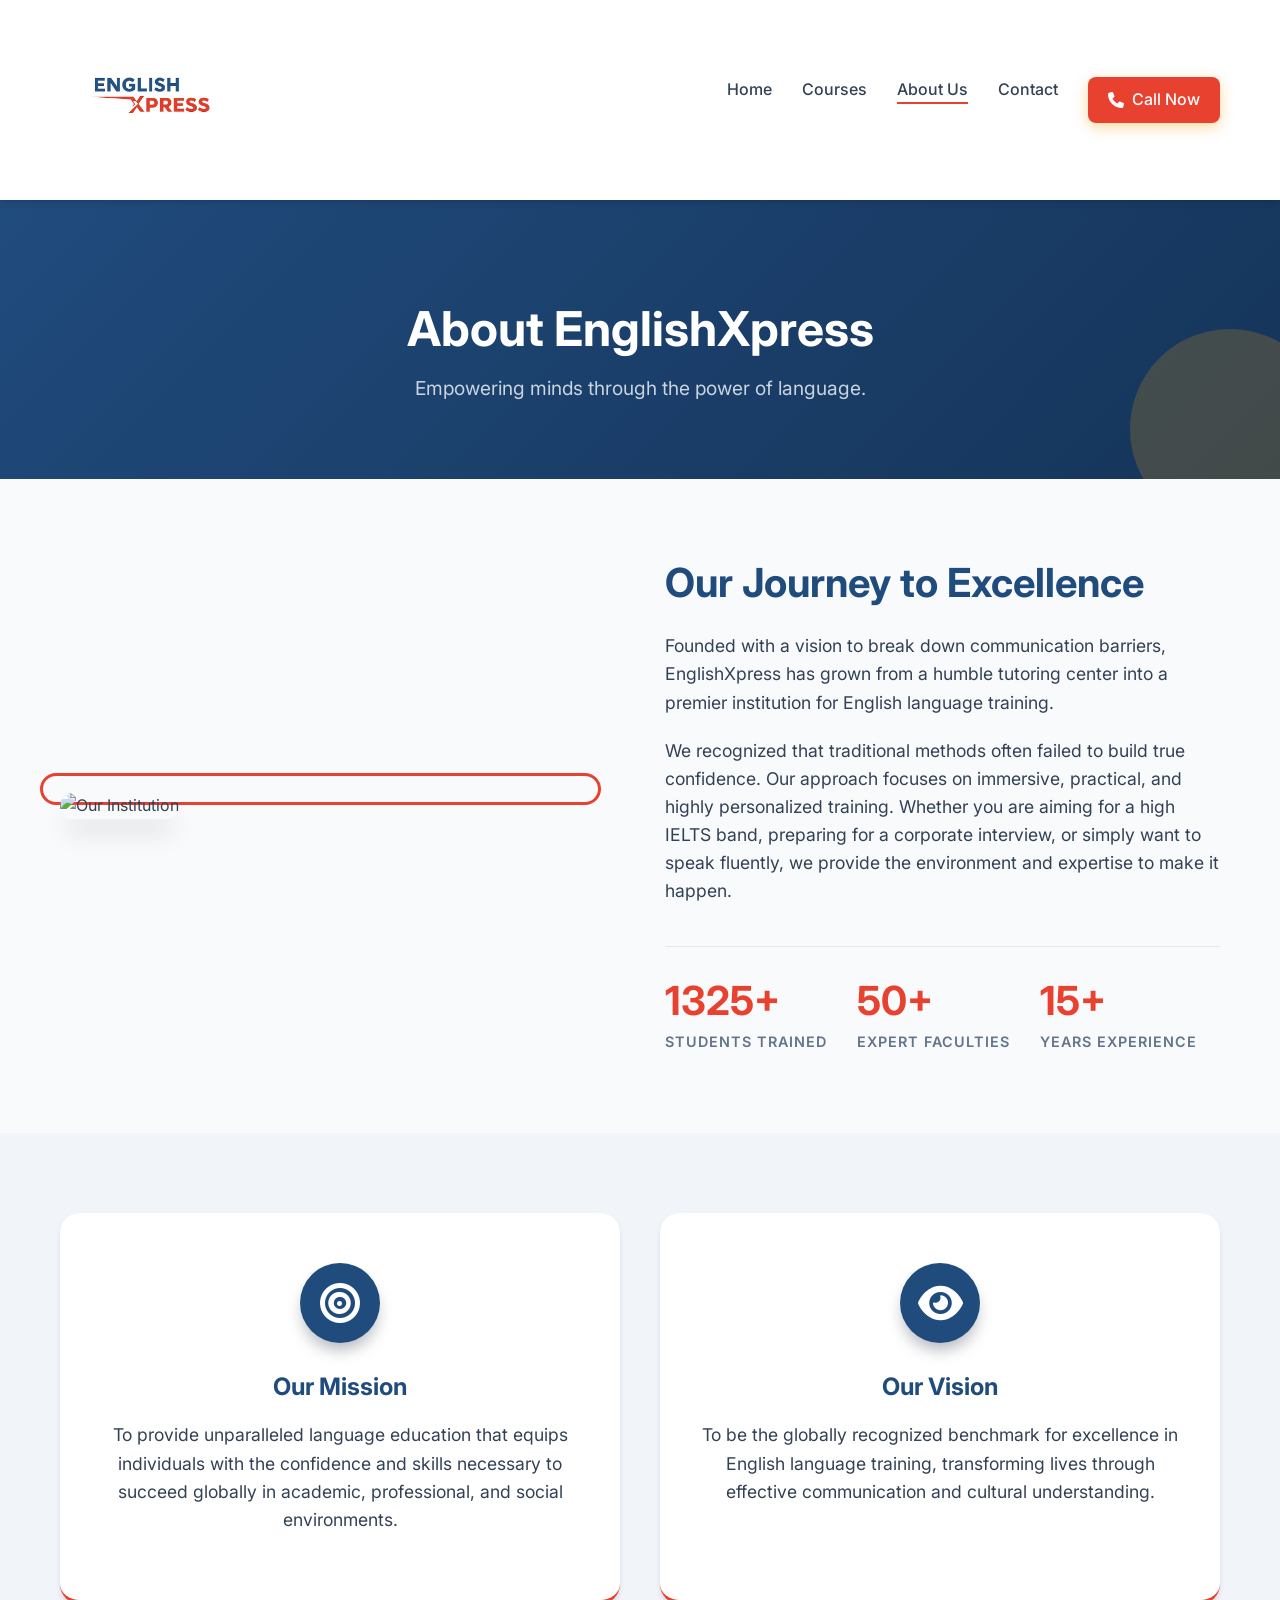
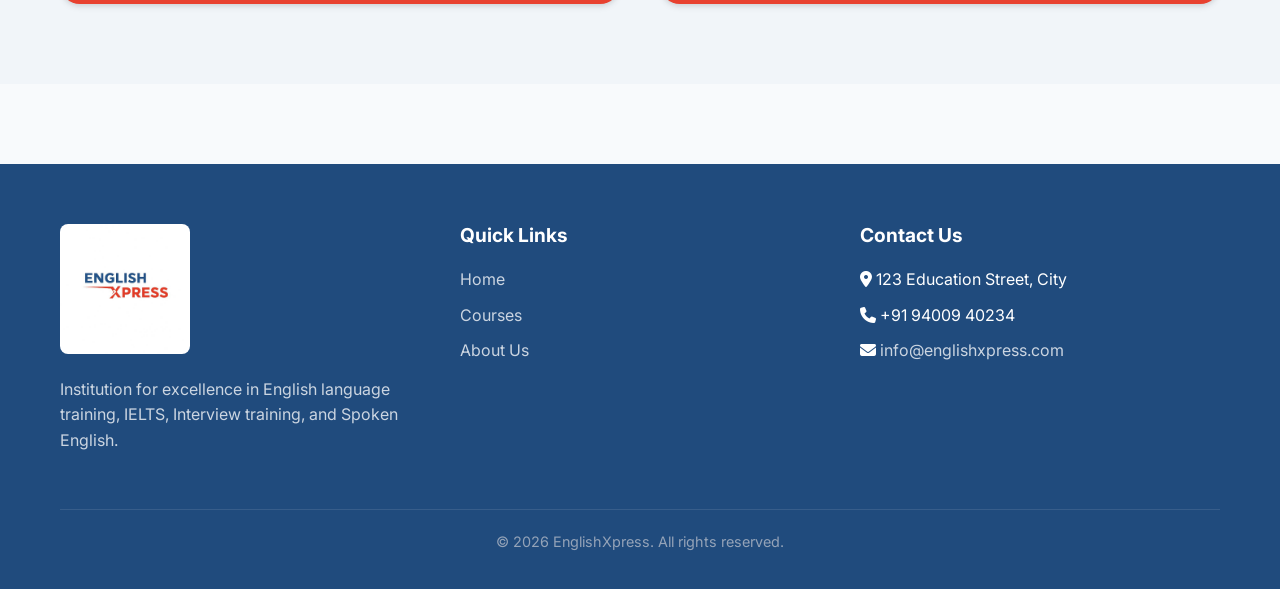
==== about.html @ f46ce727 "First commit" ====
<!DOCTYPE html>
<html lang="en">
<head>
    <meta charset="UTF-8">
    <meta name="viewport" content="width=device-width, initial-scale=1.0">
    <title>About Us - EnglishXpress</title>
    <link rel="stylesheet" href="https://cdnjs.cloudflare.com/ajax/libs/font-awesome/6.4.0/css/all.min.css">
    <link href="https://fonts.googleapis.com/css2?family=Inter:wght@400;500;600;700;800&display=swap" rel="stylesheet">
    <link rel="stylesheet" href="global.css">
    <link rel="stylesheet" href="about.css">
</head>
<body>

    <!-- Navigation -->
    <nav class="navbar">
        <div class="container">
            <a href="index.html" class="logo">
                <img src="logo.jpg" alt="EnglishXpress Logo" class="nav-logo">
            </a>
            <button class="mobile-menu-btn">
                <i class="fas fa-bars"></i>
            </button>
            <ul class="nav-links">
                <li><a href="index.html">Home</a></li>
                <li><a href="courses.html">Courses</a></li>
                <li><a href="about.html" class="active">About Us</a></li>
                <li><a href="contact.html">Contact</a></li>
                <li><a href="tel:+919400940234" class="nav-call-btn"><i class="fas fa-phone"></i> Call Now</a></li>
            </ul>
        </div>
    </nav>

    <!-- Page Banner -->
    <header class="page-banner">
        <div class="container text-center">
            <h1>About EnglishXpress</h1>
            <p>Empowering minds through the power of language.</p>
        </div>
    </header>

    <!-- Our Story -->
    <section class="our-story section-padding">
        <div class="container">
            <div class="story-content">
                <div class="story-image slide-in-left">
                    <img src="https://images.unsplash.com/photo-1577896851231-70ef18881754?ixlib=rb-4.0.3&auto=format&fit=crop&w=800&q=80" alt="Our Institution">
                </div>
                <div class="story-text slide-in-right">
                    <h2>Our Journey to Excellence</h2>
                    <p>Founded with a vision to break down communication barriers, EnglishXpress has grown from a humble tutoring center into a premier institution for English language training.</p>
                    <p>We recognized that traditional methods often failed to build true confidence. Our approach focuses on immersive, practical, and highly personalized training. Whether you are aiming for a high IELTS band, preparing for a corporate interview, or simply want to speak fluently, we provide the environment and expertise to make it happen.</p>
                    <div class="stats-container">
                        <div class="stat-box">
                            <h3 class="counter" data-target="5000">0</h3>
                            <p>Students Trained</p>
                        </div>
                        <div class="stat-box">
                            <h3 class="counter" data-target="50">0</h3>
                            <p>Expert Faculties</p>
                        </div>
                        <div class="stat-box">
                            <h3 class="counter" data-target="15">0</h3>
                            <p>Years Experience</p>
                        </div>
                    </div>
                </div>
            </div>
        </div>
    </section>

    <!-- Mission & Vision -->
    <section class="mission-vision section-padding bg-light">
        <div class="container">
            <div class="mv-grid">
                <div class="mv-card fade-up">
                    <div class="mv-icon"><i class="fas fa-bullseye"></i></div>
                    <h3>Our Mission</h3>
                    <p>To provide unparalleled language education that equips individuals with the confidence and skills necessary to succeed globally in academic, professional, and social environments.</p>
                </div>
                <div class="mv-card fade-up" style="transition-delay: 0.2s;">
                    <div class="mv-icon"><i class="fas fa-eye"></i></div>
                    <h3>Our Vision</h3>
                    <p>To be the globally recognized benchmark for excellence in English language training, transforming lives through effective communication and cultural understanding.</p>
                </div>
            </div>
        </div>
    </section>

    <!-- Footer -->
    <footer class="footer">
        <div class="container">
            <div class="footer-content">
                <div class="footer-col">
                    <img src="logo.jpg" alt="EnglishXpress Logo" class="footer-logo">
                    <p>Institution for excellence in English language training, IELTS, Interview training, and Spoken English.</p>
                </div>
                <div class="footer-col">
                    <h3>Quick Links</h3>
                    <ul class="footer-links">
                        <li><a href="index.html">Home</a></li>
                        <li><a href="courses.html">Courses</a></li>
                        <li><a href="about.html">About Us</a></li>
                    </ul>
                </div>
                <div class="footer-col">
                    <h3>Contact Us</h3>
                    <ul class="footer-links">
                        <li><i class="fas fa-map-marker-alt"></i> 123 Education Street, City</li>
                        <li><i class="fas fa-phone"></i> +91 94009 40234</li>
                        <li><i class="fas fa-envelope"></i> <a href="mailto:info@englishxpress.com">info@englishxpress.com</a></li>
                    </ul>
                </div>
            </div>
            <div class="footer-bottom">
                <p>&copy; 2026 EnglishXpress. All rights reserved.</p>
            </div>
        </div>
    </footer>

    <script src="global.js"></script>
    <script src="about.js"></script>
</body>
</html>
---- global.css ----
:root {
  --primary-color: #204B7D;
  /* Logo Blue */
  --secondary-color: #153459;
  /* Darker Blue */
  --accent-color: #E8412F;
  /* Logo Red/Orange */
  --accent-hover: #C93626;
  /* Darker Red/Orange */
  --text-main: #334155;
  --text-light: #64748B;
  --bg-color: #F8FAFC;
  --white: #FFFFFF;
  --transition: all 0.3s ease;
  --shadow: 0 4px 6px -1px rgba(0, 0, 0, 0.1), 0 2px 4px -1px rgba(0, 0, 0, 0.06);
}

* {
  margin: 0;
  padding: 0;
  box-sizing: border-box;
}

body {
  font-family: 'Inter', sans-serif;
  color: var(--text-main);
  background-color: var(--bg-color);
  line-height: 1.6;
  overflow-x: hidden;
}

a {
  text-decoration: none;
  color: inherit;
  transition: var(--transition);
}

ul {
  list-style: none;
}

.container {
  max-width: 1200px;
  margin: 0 auto;
  padding: 0 20px;
}

/* Typography */
h1,
h2,
h3,
h4,
h5,
h6 {
  color: var(--primary-color);
  font-weight: 700;
  line-height: 1.2;
}

h1 {
  font-size: 3rem;
}

h2 {
  font-size: 2.5rem;
  margin-bottom: 1.5rem;
}

h3 {
  font-size: 1.5rem;
  margin-bottom: 1rem;
}

p {
  margin-bottom: 1rem;
}

/* Buttons */
.btn {
  display: inline-block;
  padding: 12px 28px;
  border-radius: 8px;
  font-weight: 600;
  cursor: pointer;
  transition: var(--transition);
  text-align: center;
  border: none;
}

.btn-primary {
  background-color: var(--accent-color);
  color: var(--white);
  box-shadow: 0 4px 14px 0 rgba(245, 158, 11, 0.39);
}

.btn-primary:hover {
  background-color: var(--accent-hover);
  transform: translateY(-2px);
  box-shadow: 0 6px 20px 0 rgba(245, 158, 11, 0.39);
}

.btn-outline {
  background-color: transparent;
  color: var(--primary-color);
  border: 2px solid var(--primary-color);
}

.btn-outline:hover {
  background-color: var(--primary-color);
  color: var(--white);
}

/* Navbar */
.navbar {
  background-color: var(--white);
  box-shadow: var(--shadow);
  position: sticky;
  top: 0;
  z-index: 1000;
}

.navbar .container {
  display: flex;
  justify-content: space-between;
  align-items: center;
  min-height: 160px;
  padding: 10px 20px;
}

.logo {
  font-size: 2.8rem;
  font-weight: 800;
  color: var(--primary-color);
}

.logo span {
  color: var(--accent-color);
}

.nav-links {
  display: flex;
  gap: 30px;
}

.nav-links li a {
  font-weight: 500;
  position: relative;
}

.nav-links li a::after {
  content: '';
  position: absolute;
  bottom: -5px;
  left: 0;
  width: 0;
  height: 2px;
  background-color: var(--accent-color);
  transition: var(--transition);
}

.nav-links li a:hover::after,
.nav-links li a.active::after {
  width: 100%;
}

.mobile-menu-btn {
  display: none;
  background: none;
  border: none;
  font-size: 1.5rem;
  color: var(--primary-color);
  cursor: pointer;
}

/* Footer */
.footer {
  background-color: var(--primary-color);
  color: var(--white);
  padding: 60px 0 20px;
  margin-top: 80px;
}

.footer-content {
  display: grid;
  grid-template-columns: repeat(auto-fit, minmax(250px, 1fr));
  gap: 40px;
  margin-bottom: 40px;
}

.footer-col h3 {
  color: var(--white);
  margin-bottom: 20px;
  font-size: 1.2rem;
}

.footer-col p {
  color: #CBD5E1;
}

.footer-links li {
  margin-bottom: 10px;
}

.footer-links a {
  color: #CBD5E1;
}

.footer-links a:hover {
  color: var(--accent-color);
  padding-left: 5px;
}

.footer-bottom {
  text-align: center;
  padding-top: 20px;
  border-top: 1px solid rgba(255, 255, 255, 0.1);
  color: #94A3B8;
  font-size: 0.9rem;
}

/* Responsive */
@media (max-width: 768px) {
  .nav-links {
    display: none;
    flex-direction: column;
    position: absolute;
    top: 80px;
    left: 0;
    width: 100%;
    background-color: var(--white);
    padding: 20px;
    box-shadow: 0 10px 15px -3px rgba(0, 0, 0, 0.1);
  }

  .nav-links.show {
    display: flex;
  }

  .mobile-menu-btn {
    display: block;
  }

  h1 {
    font-size: 2.2rem;
  }

  h2 {
    font-size: 1.8rem;
  }
}

/* Nav Call Button */
.nav-links li a.nav-call-btn::after {
  display: none;
}

.nav-call-btn {
  background-color: var(--accent-color);
  color: var(--white) !important;
  padding: 10px 20px;
  border-radius: 8px;
  font-weight: 600;
  display: inline-flex;
  align-items: center;
  gap: 8px;
  box-shadow: 0 4px 14px 0 rgba(245, 158, 11, 0.39);
}

.nav-call-btn:hover {
  background-color: var(--accent-hover);
  transform: translateY(-2px);
  box-shadow: 0 6px 20px 0 rgba(245, 158, 11, 0.39);
}

@media (max-width: 768px) {
  .nav-call-btn {
    display: inline-flex;
    margin-top: 10px;
    width: fit-content;
  }
}

/* Modal Styles */
.modal-overlay {
  position: fixed;
  top: 0;
  left: 0;
  width: 100%;
  height: 100%;
  background: rgba(15, 23, 42, 0.7);
  backdrop-filter: blur(4px);
  z-index: 2000;
  display: flex;
  align-items: center;
  justify-content: center;
  opacity: 0;
  visibility: hidden;
  transition: var(--transition);
}

.modal-overlay.active {
  opacity: 1;
  visibility: visible;
}

.modal-content {
  background: var(--white);
  padding: 40px;
  border-radius: 16px;
  width: 90%;
  max-width: 450px;
  transform: translateY(30px);
  transition: var(--transition);
  position: relative;
  box-shadow: 0 25px 50px -12px rgba(0, 0, 0, 0.25);
}

.modal-overlay.active .modal-content {
  transform: translateY(0);
}

.modal-close {
  position: absolute;
  top: 15px;
  right: 15px;
  background: none;
  border: none;
  font-size: 1.5rem;
  color: var(--text-light);
  cursor: pointer;
  transition: var(--transition);
}

.modal-close:hover {
  color: var(--primary-color);
}

.modal-header {
  text-align: center;
  margin-bottom: 25px;
}

.modal-header h3 {
  color: var(--primary-color);
  font-size: 1.8rem;
  margin-bottom: 5px;
}

.modal-header p {
  color: var(--text-main);
  font-size: 0.95rem;
}

.form-group {
  margin-bottom: 20px;
}

.form-group label {
  display: block;
  font-weight: 500;
  margin-bottom: 8px;
  color: var(--text-main);
}

.form-control {
  width: 100%;
  padding: 12px 15px;
  border: 1px solid #CBD5E1;
  border-radius: 8px;
  font-family: inherit;
  font-size: 1rem;
  transition: var(--transition);
}

.form-control:focus {
  outline: none;
  border-color: var(--accent-color);
  box-shadow: 0 0 0 3px rgba(245, 158, 11, 0.1);
}

.btn-whatsapp {
  background-color: #25D366;
  /* WhatsApp Green */
  color: white;
  width: 100%;
  box-shadow: 0 4px 14px 0 rgba(37, 211, 102, 0.39);
  display: flex;
  align-items: center;
  justify-content: center;
  gap: 10px;
  border: none;
  font-size: 1.1rem;
}

.btn-whatsapp:hover {
  background-color: #128C7E;
  box-shadow: 0 6px 20px 0 rgba(37, 211, 102, 0.39);
  color: white;
}

@media (max-width: 576px) {
  .modal-content {
    padding: 30px 20px;
  }
}

/* Logo Image Styles */
.nav-logo {
  height: 180px;
  width: auto;
  display: block;
}

.footer-logo {
  height: 130px;
  width: auto;
  margin-bottom: 15px;
  border-radius: 8px;
  /* Optional: smooth edges */
}
---- about.css ----
/* About Us Specific Styles */

.section-padding {
    padding: 80px 0;
}

.text-center {
    text-align: center;
}

.bg-light {
    background-color: #F1F5F9;
}

/* Page Banner */
.page-banner {
    background: linear-gradient(135deg, var(--primary-color) 0%, var(--secondary-color) 100%);
    color: var(--white);
    padding: 100px 0 60px;
    position: relative;
    overflow: hidden;
}

.page-banner::after {
    content: '';
    position: absolute;
    bottom: -50px;
    right: -50px;
    width: 200px;
    height: 200px;
    background: rgba(245, 158, 11, 0.2);
    border-radius: 50%;
}

.page-banner h1 {
    color: var(--white);
    font-size: 3rem;
    margin-bottom: 15px;
}

.page-banner p {
    font-size: 1.2rem;
    color: #CBD5E1;
}

/* Our Story Section */
.story-content {
    display: grid;
    grid-template-columns: 1fr 1fr;
    gap: 50px;
    align-items: center;
}

.story-image {
    position: relative;
}

.story-image img {
    width: 100%;
    border-radius: 20px;
    box-shadow: 0 20px 25px -5px rgba(0, 0, 0, 0.1);
}

.story-image::before {
    content: '';
    position: absolute;
    top: -20px;
    left: -20px;
    width: 100%;
    height: 100%;
    border: 3px solid var(--accent-color);
    border-radius: 20px;
    z-index: -1;
}

.story-text h2 {
    color: var(--primary-color);
    margin-bottom: 25px;
}

.story-text p {
    font-size: 1.1rem;
    color: var(--text-main);
    margin-bottom: 20px;
}

.stats-container {
    display: flex;
    gap: 30px;
    margin-top: 40px;
    padding-top: 30px;
    border-top: 1px solid #E2E8F0;
}

.stat-box h3 {
    font-size: 2.5rem;
    color: var(--accent-color);
    margin-bottom: 5px;
}

.stat-box h3::after {
    content: '+';
}

.stat-box p {
    font-size: 0.9rem;
    color: var(--text-light);
    margin-bottom: 0;
    text-transform: uppercase;
    letter-spacing: 1px;
    font-weight: 600;
}

/* Mission & Vision */
.mv-grid {
    display: grid;
    grid-template-columns: 1fr 1fr;
    gap: 40px;
}

.mv-card {
    background: var(--white);
    padding: 50px 40px;
    border-radius: 20px;
    box-shadow: var(--shadow);
    text-align: center;
    border-bottom: 4px solid var(--accent-color);
    transition: var(--transition);
}

.mv-card:hover {
    transform: translateY(-10px);
    box-shadow: 0 20px 25px -5px rgba(0, 0, 0, 0.1);
}

.mv-icon {
    width: 80px;
    height: 80px;
    background: var(--primary-color);
    color: var(--white);
    font-size: 2.5rem;
    display: flex;
    align-items: center;
    justify-content: center;
    border-radius: 50%;
    margin: 0 auto 30px;
    box-shadow: 0 10px 15px -3px rgba(15, 23, 42, 0.3);
}

.mv-card h3 {
    margin-bottom: 20px;
    color: var(--primary-color);
}

.mv-card p {
    color: var(--text-main);
    font-size: 1.1rem;
}

/* Animations */
.slide-in-left {
    opacity: 0;
    transform: translateX(-50px);
    transition: all 0.8s ease;
}

.slide-in-right {
    opacity: 0;
    transform: translateX(50px);
    transition: all 0.8s ease;
}

.fade-up {
    opacity: 0;
    transform: translateY(40px);
    transition: all 0.8s ease;
}

.visible {
    opacity: 1;
    transform: translate(0);
}

/* Responsive */
@media (max-width: 992px) {
    .story-content {
        grid-template-columns: 1fr;
    }
    
    .story-image {
        margin-bottom: 40px;
    }
}

@media (max-width: 768px) {
    .mv-grid {
        grid-template-columns: 1fr;
    }
    
    .stats-container {
        flex-direction: column;
        gap: 20px;
    }
}
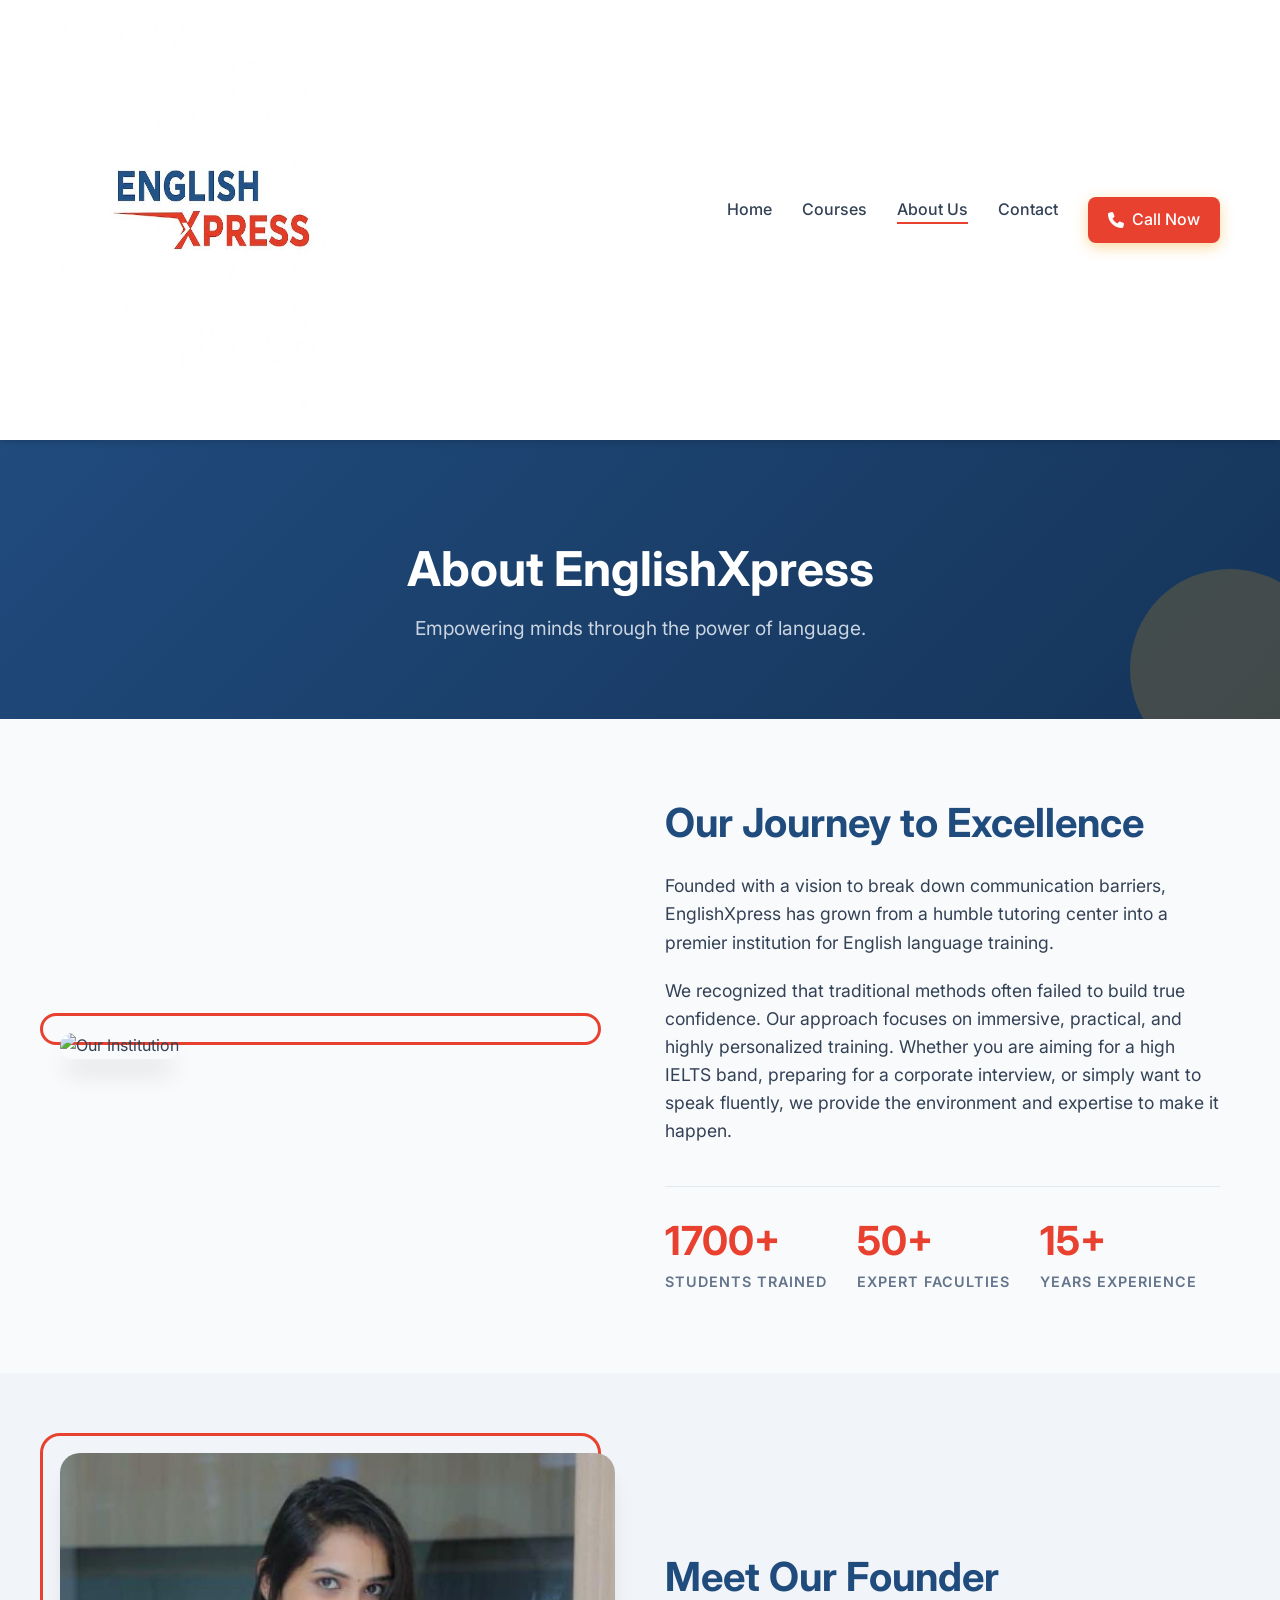
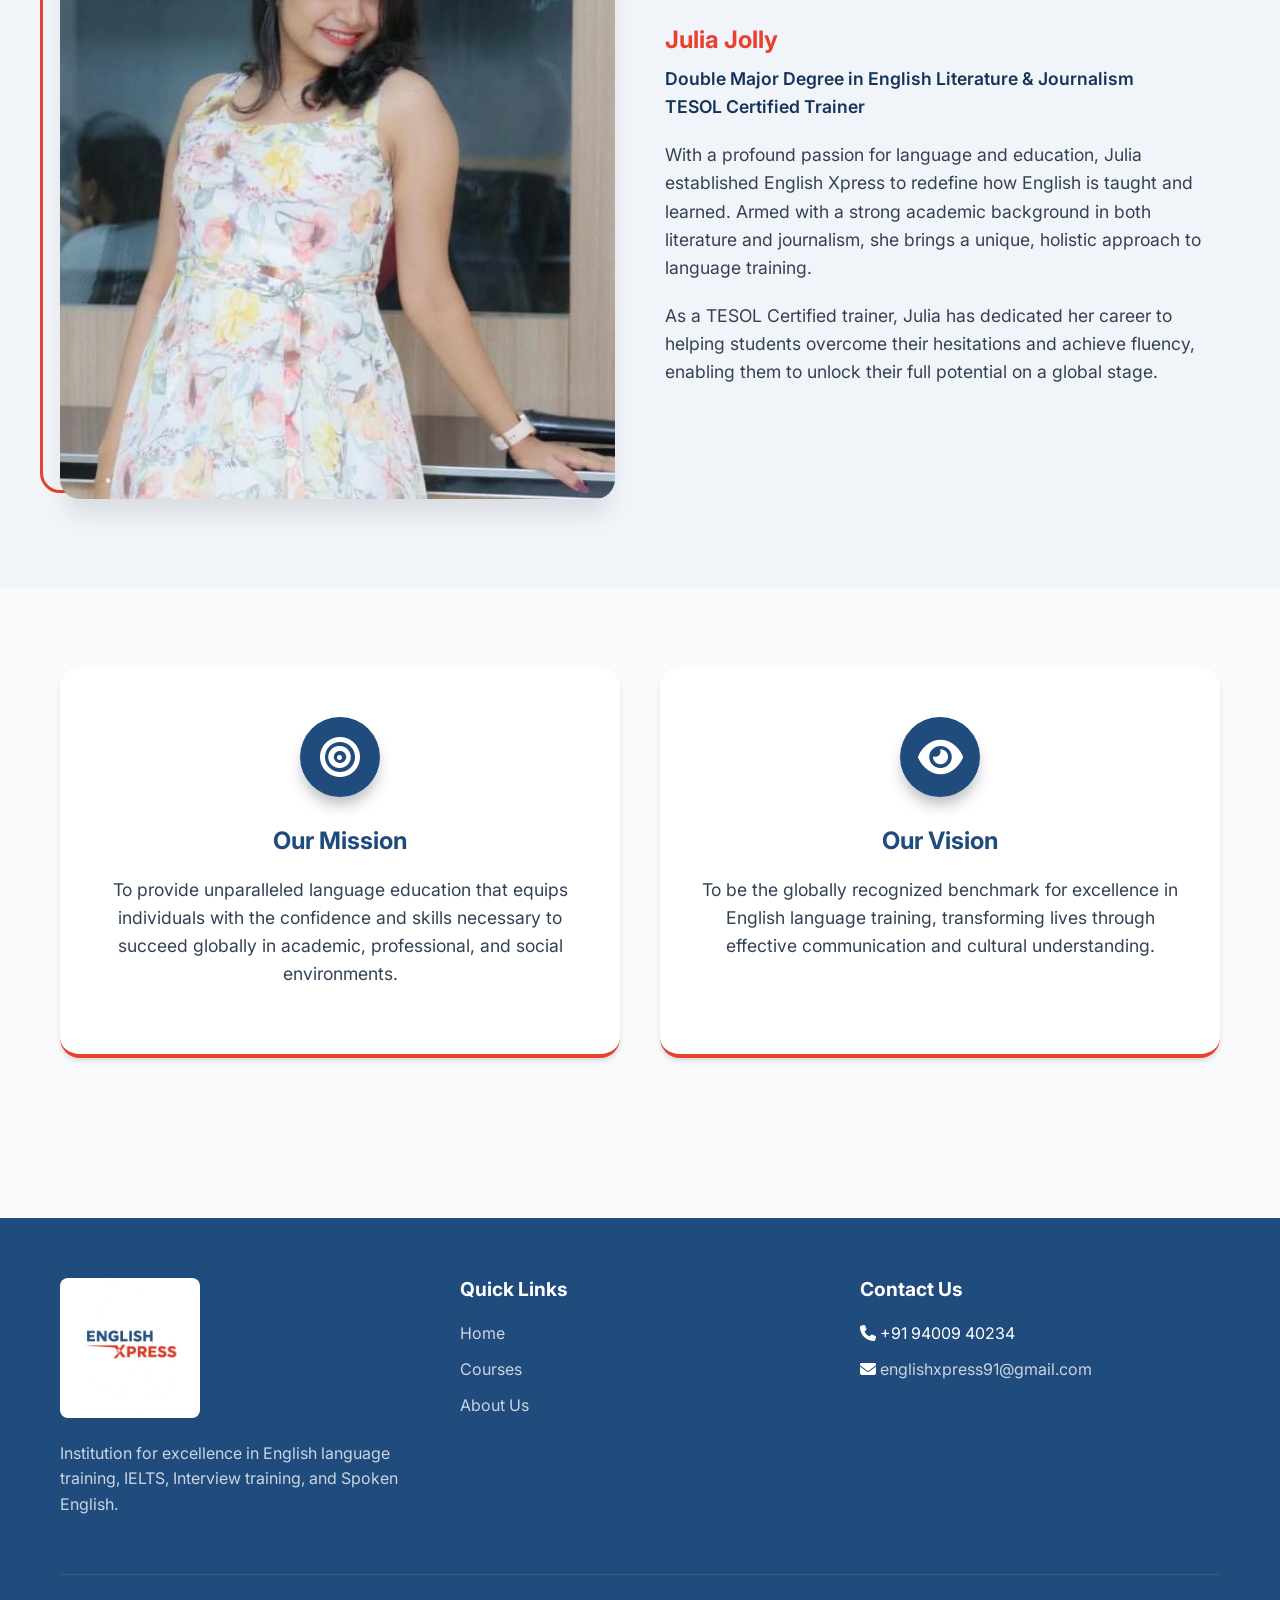
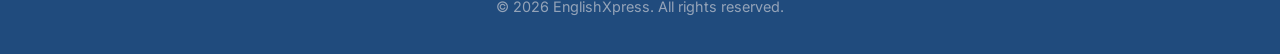
==== commit b8153252: "new change made2" ====
--- a/about.html
+++ b/about.html
@@ -68,8 +68,26 @@
         </div>
     </section>
 
+    <!-- Meet Our Founder -->
+    <section class="founder-section section-padding bg-light">
+        <div class="container">
+            <div class="story-content" style="flex-direction: row-reverse;">
+                <div class="story-image slide-in-right">
+                    <img src="photo.jpeg" alt="Julia Jolly - Founder">
+                </div>
+                <div class="story-text slide-in-left">
+                    <h2>Meet Our Founder</h2>
+                    <h3 style="color: var(--accent-color); margin-bottom: 10px;">Julia Jolly</h3>
+                    <p style="font-weight: 600; color: var(--secondary-color); margin-bottom: 20px;">Double Major Degree in English Literature & Journalism <br> TESOL Certified Trainer</p>
+                    <p>With a profound passion for language and education, Julia established English Xpress to redefine how English is taught and learned. Armed with a strong academic background in both literature and journalism, she brings a unique, holistic approach to language training.</p>
+                    <p>As a TESOL Certified trainer, Julia has dedicated her career to helping students overcome their hesitations and achieve fluency, enabling them to unlock their full potential on a global stage.</p>
+                </div>
+            </div>
+        </div>
+    </section>
+
     <!-- Mission & Vision -->
-    <section class="mission-vision section-padding bg-light">
+    <section class="mission-vision section-padding">
         <div class="container">
             <div class="mv-grid">
                 <div class="mv-card fade-up">
@@ -105,9 +123,8 @@
                 <div class="footer-col">
                     <h3>Contact Us</h3>
                     <ul class="footer-links">
-                        <li><i class="fas fa-map-marker-alt"></i> 123 Education Street, City</li>
                         <li><i class="fas fa-phone"></i> +91 94009 40234</li>
-                        <li><i class="fas fa-envelope"></i> <a href="mailto:info@englishxpress.com">info@englishxpress.com</a></li>
+                        <li><i class="fas fa-envelope"></i> <a href="mailto:englishxpress91@gmail.com">englishxpress91@gmail.com</a></li>
                     </ul>
                 </div>
             </div>
--- a/global.css
+++ b/global.css
@@ -123,8 +123,7 @@
   display: flex;
   justify-content: space-between;
   align-items: center;
-  min-height: 160px;
-  padding: 10px 20px;
+  padding: 20px;
 }
 
 .logo {
@@ -224,7 +223,8 @@
     display: none;
     flex-direction: column;
     position: absolute;
-    top: 80px;
+    top: 100%;
+    /* Opens exactly below the navbar */
     left: 0;
     width: 100%;
     background-color: var(--white);
@@ -246,6 +246,20 @@
 
   h2 {
     font-size: 1.8rem;
+  }
+
+  .navbar .container {
+    min-height: 200px;
+  }
+
+  .nav-logo {
+    height: 180px !important;
+    width: auto !important;
+  }
+
+  .footer-logo {
+    height: 180px !important;
+    width: auto !important;
   }
 }
 
@@ -406,13 +420,13 @@
 
 /* Logo Image Styles */
 .nav-logo {
-  height: 180px;
-  width: auto;
+  height: 400px;
+  width: 300px;
   display: block;
 }
 
 .footer-logo {
-  height: 130px;
+  height: 140px;
   width: auto;
   margin-bottom: 15px;
   border-radius: 8px;
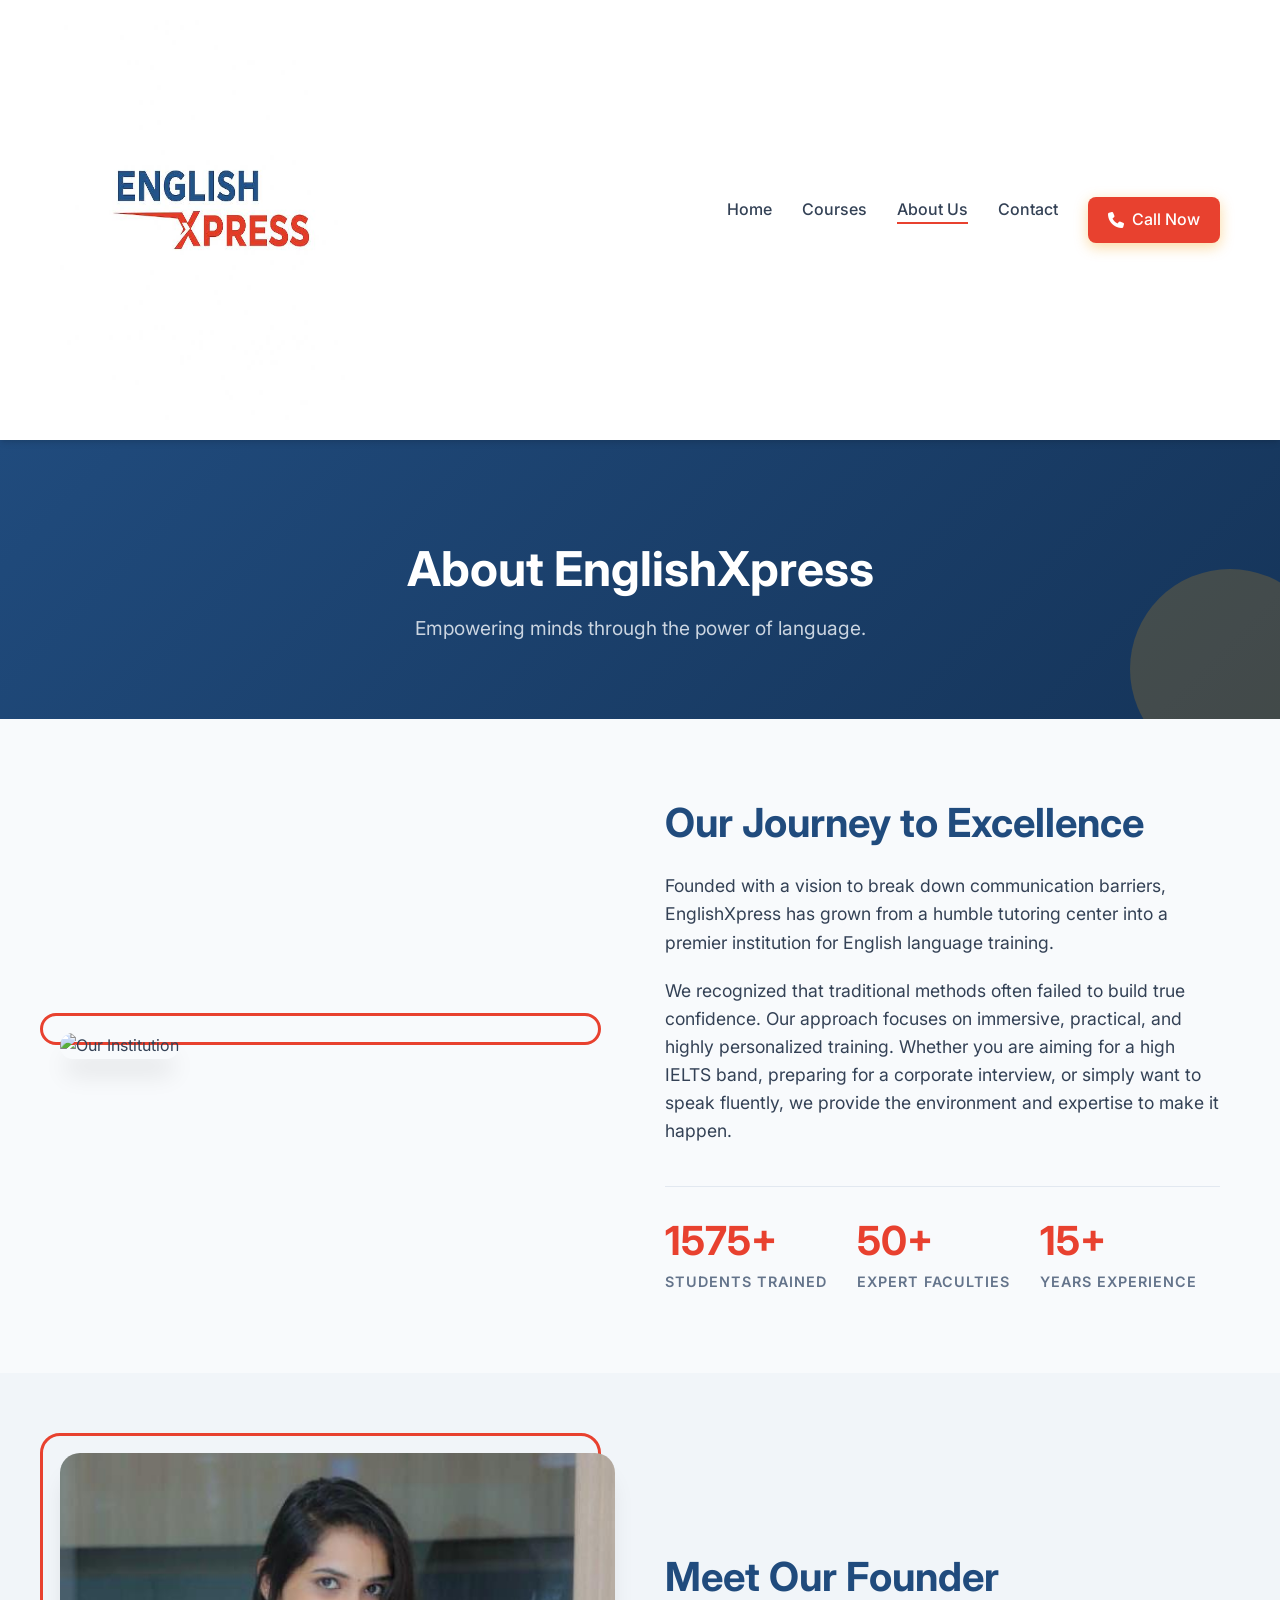
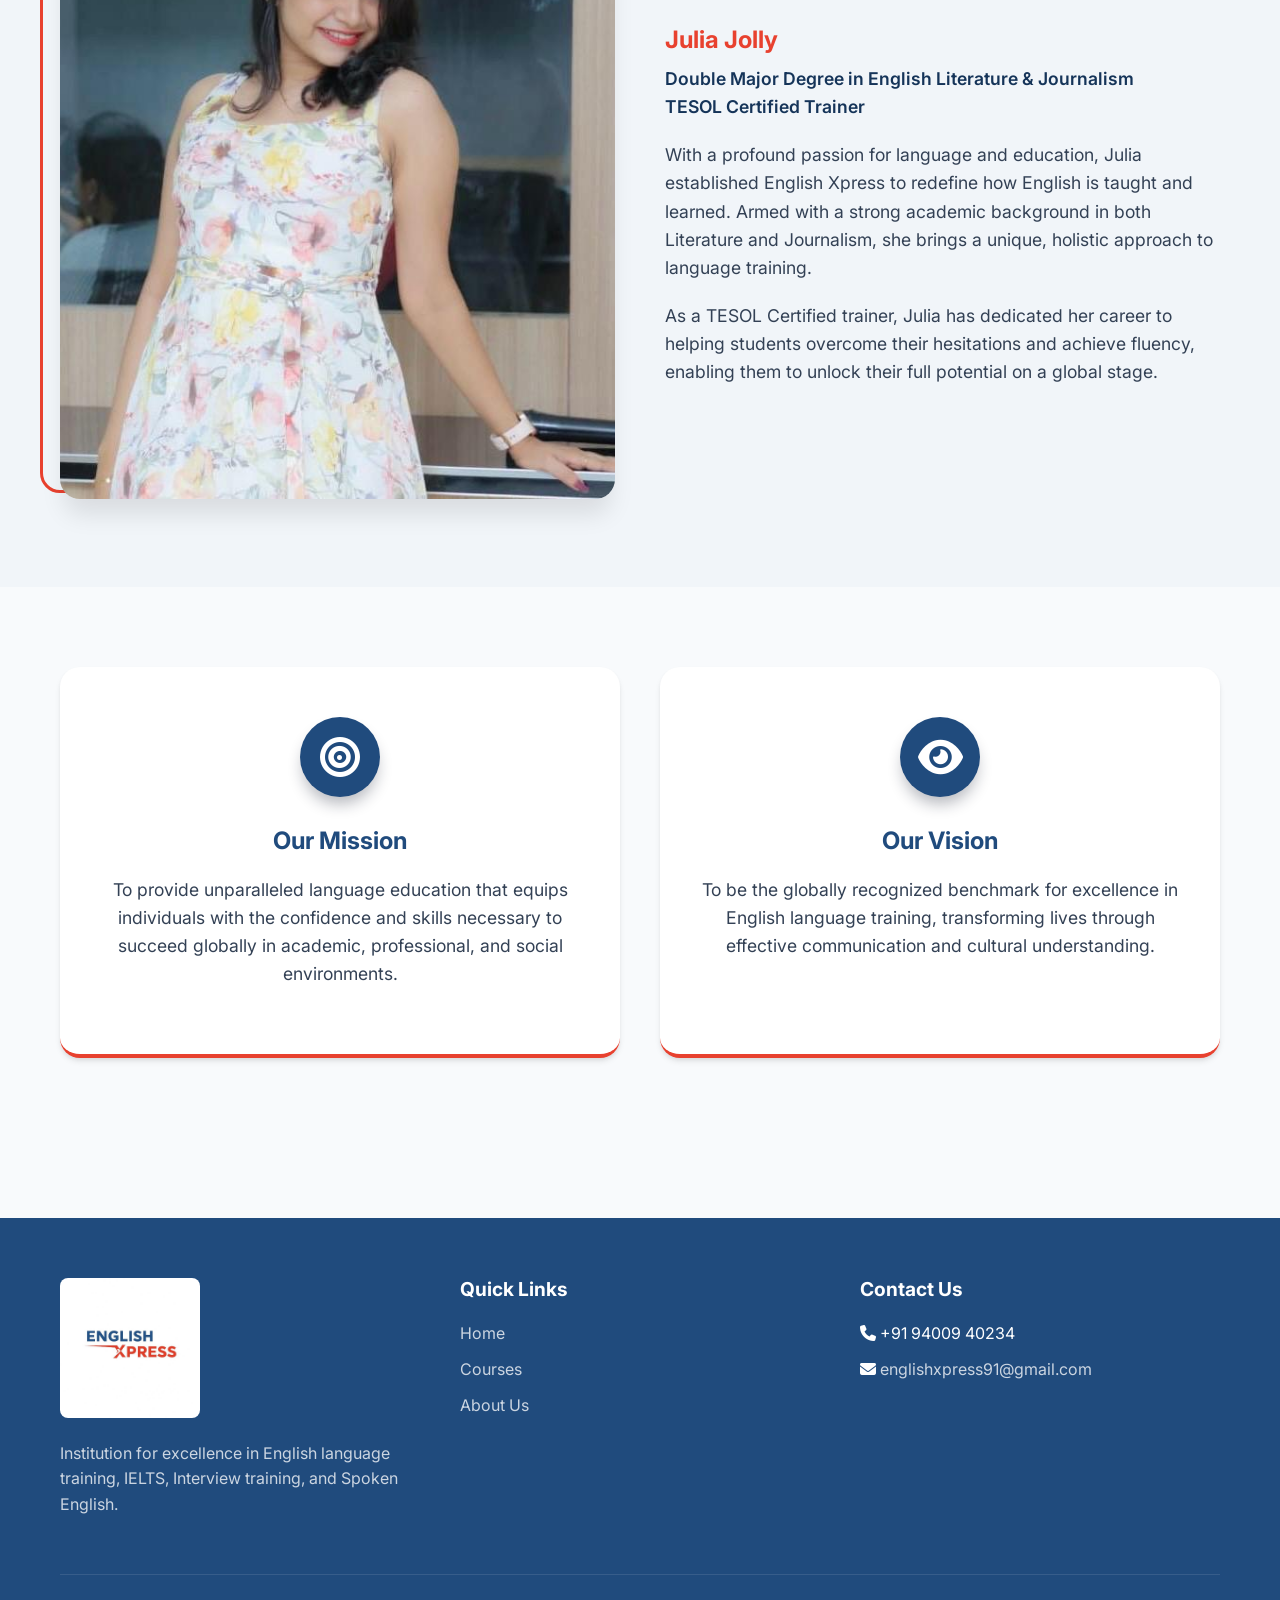
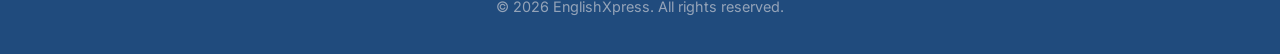
==== commit 3f4129bc: "new change made2" ====
--- a/about.html
+++ b/about.html
@@ -79,7 +79,7 @@
                     <h2>Meet Our Founder</h2>
                     <h3 style="color: var(--accent-color); margin-bottom: 10px;">Julia Jolly</h3>
                     <p style="font-weight: 600; color: var(--secondary-color); margin-bottom: 20px;">Double Major Degree in English Literature & Journalism <br> TESOL Certified Trainer</p>
-                    <p>With a profound passion for language and education, Julia established English Xpress to redefine how English is taught and learned. Armed with a strong academic background in both literature and journalism, she brings a unique, holistic approach to language training.</p>
+                    <p>With a profound passion for language and education, Julia established English Xpress to redefine how English is taught and learned. Armed with a strong academic background in both Literature and Journalism, she brings a unique, holistic approach to language training.</p>
                     <p>As a TESOL Certified trainer, Julia has dedicated her career to helping students overcome their hesitations and achieve fluency, enabling them to unlock their full potential on a global stage.</p>
                 </div>
             </div>
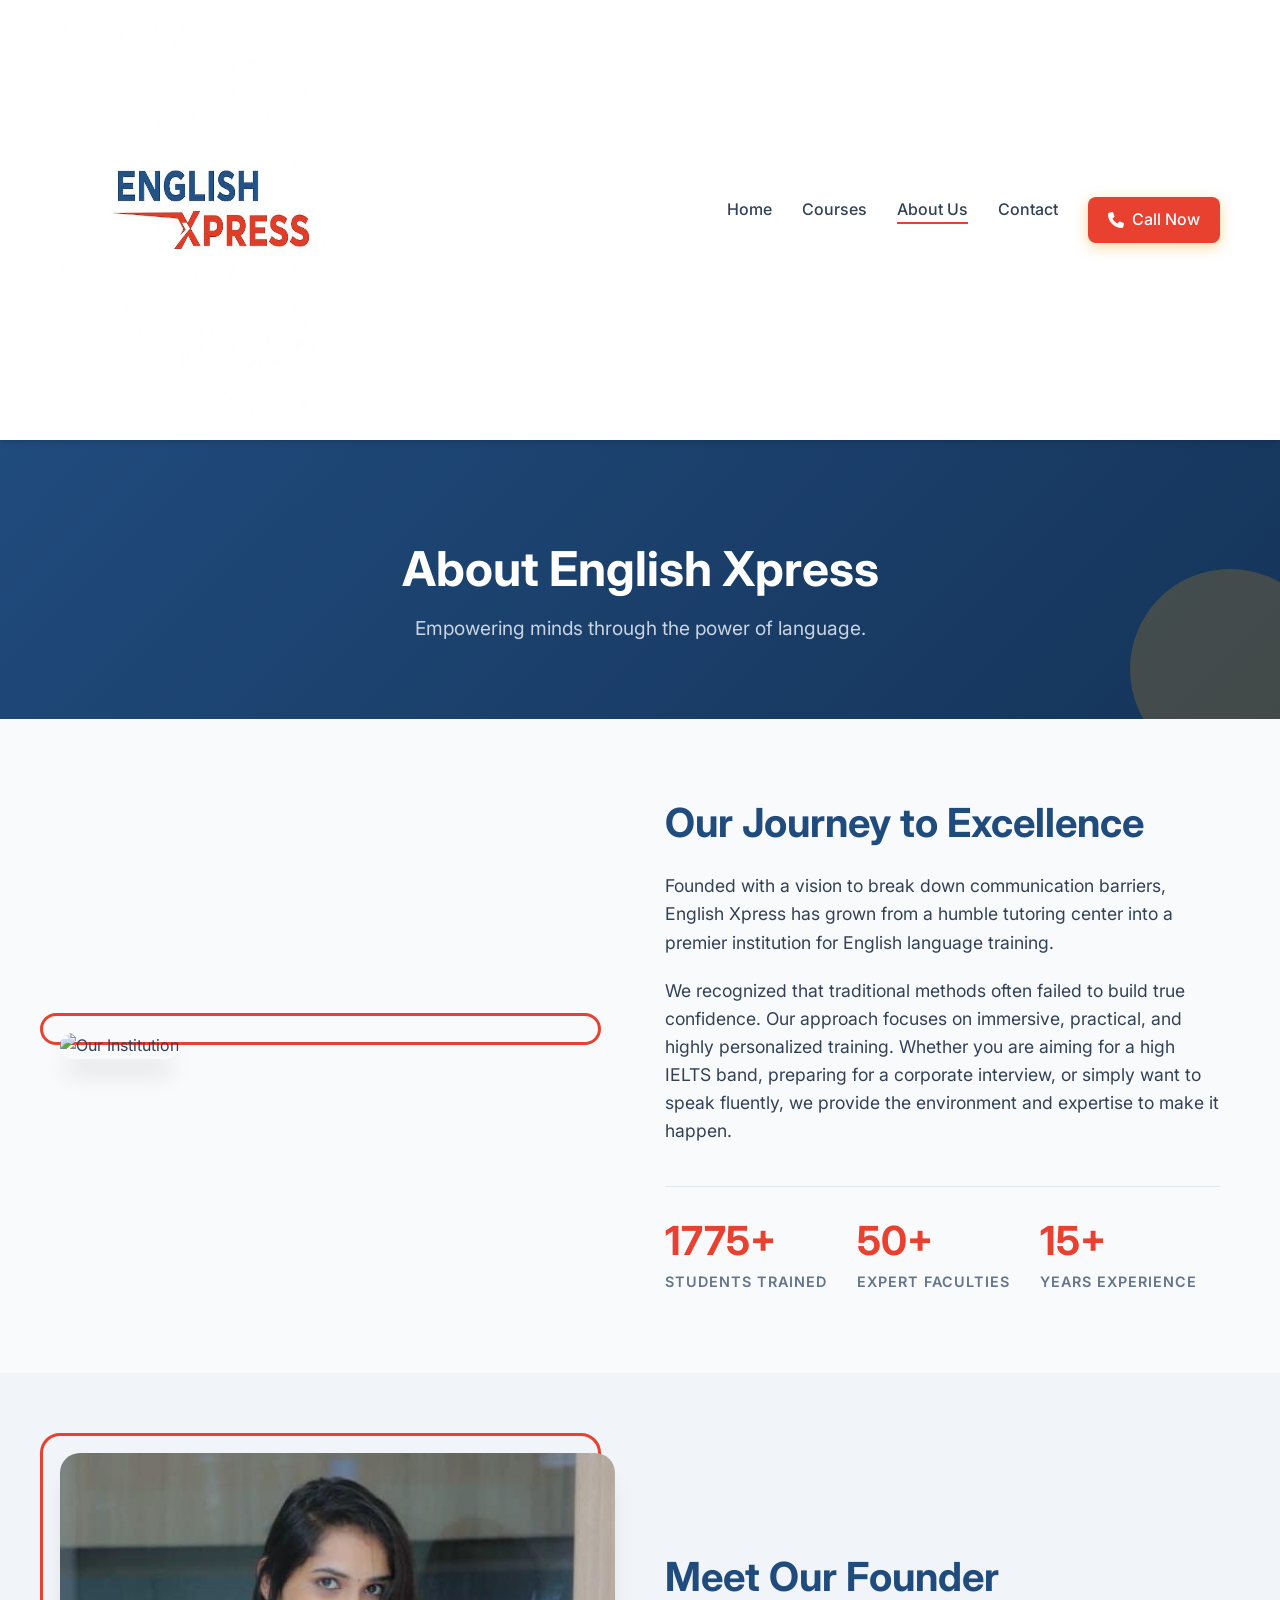
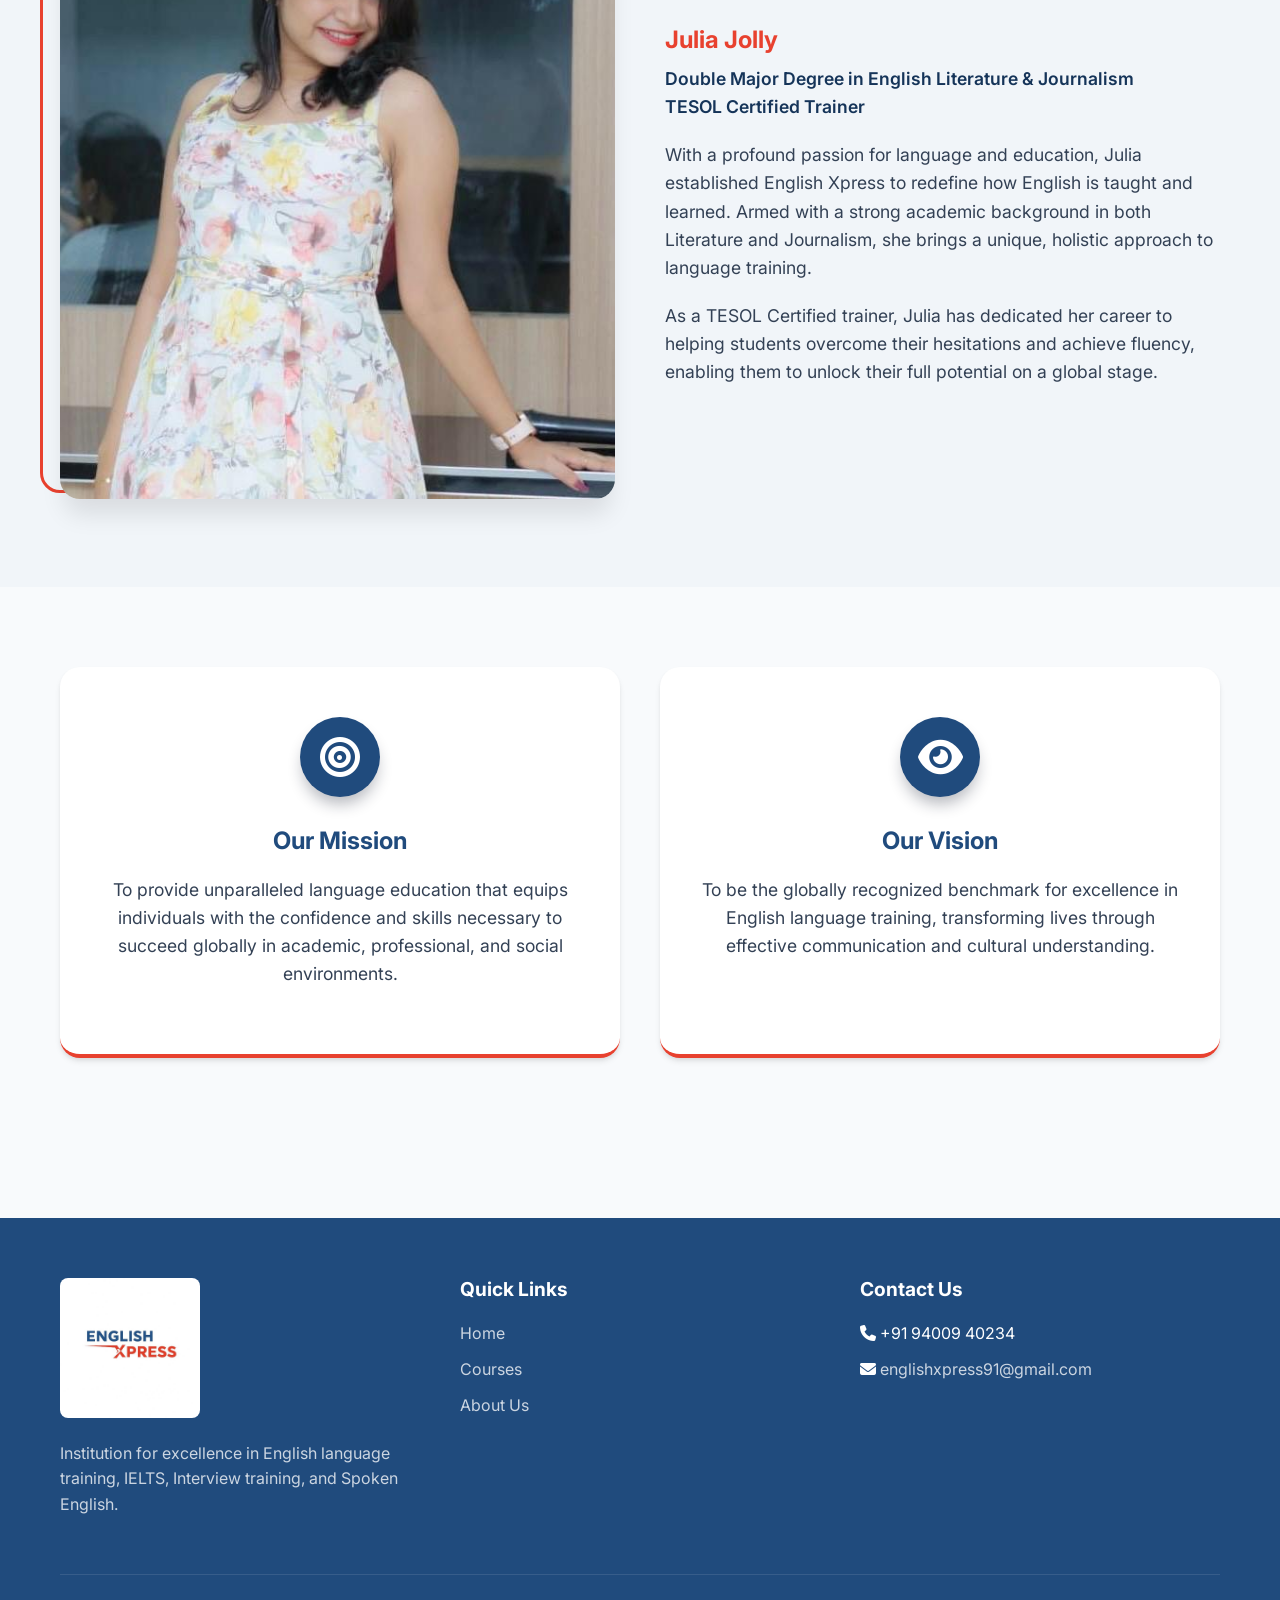
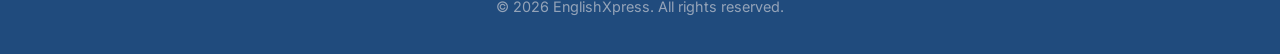
==== commit 3f234296: "Update about.html" ====
--- a/about.html
+++ b/about.html
@@ -3,7 +3,7 @@
 <head>
     <meta charset="UTF-8">
     <meta name="viewport" content="width=device-width, initial-scale=1.0">
-    <title>About Us - EnglishXpress</title>
+    <title>About Us - English Xpress</title>
     <link rel="stylesheet" href="https://cdnjs.cloudflare.com/ajax/libs/font-awesome/6.4.0/css/all.min.css">
     <link href="https://fonts.googleapis.com/css2?family=Inter:wght@400;500;600;700;800&display=swap" rel="stylesheet">
     <link rel="stylesheet" href="global.css">
@@ -33,7 +33,7 @@
     <!-- Page Banner -->
     <header class="page-banner">
         <div class="container text-center">
-            <h1>About EnglishXpress</h1>
+            <h1>About English Xpress</h1>
             <p>Empowering minds through the power of language.</p>
         </div>
     </header>
@@ -47,7 +47,7 @@
                 </div>
                 <div class="story-text slide-in-right">
                     <h2>Our Journey to Excellence</h2>
-                    <p>Founded with a vision to break down communication barriers, EnglishXpress has grown from a humble tutoring center into a premier institution for English language training.</p>
+                    <p>Founded with a vision to break down communication barriers, English Xpress has grown from a humble tutoring center into a premier institution for English language training.</p>
                     <p>We recognized that traditional methods often failed to build true confidence. Our approach focuses on immersive, practical, and highly personalized training. Whether you are aiming for a high IELTS band, preparing for a corporate interview, or simply want to speak fluently, we provide the environment and expertise to make it happen.</p>
                     <div class="stats-container">
                         <div class="stat-box">
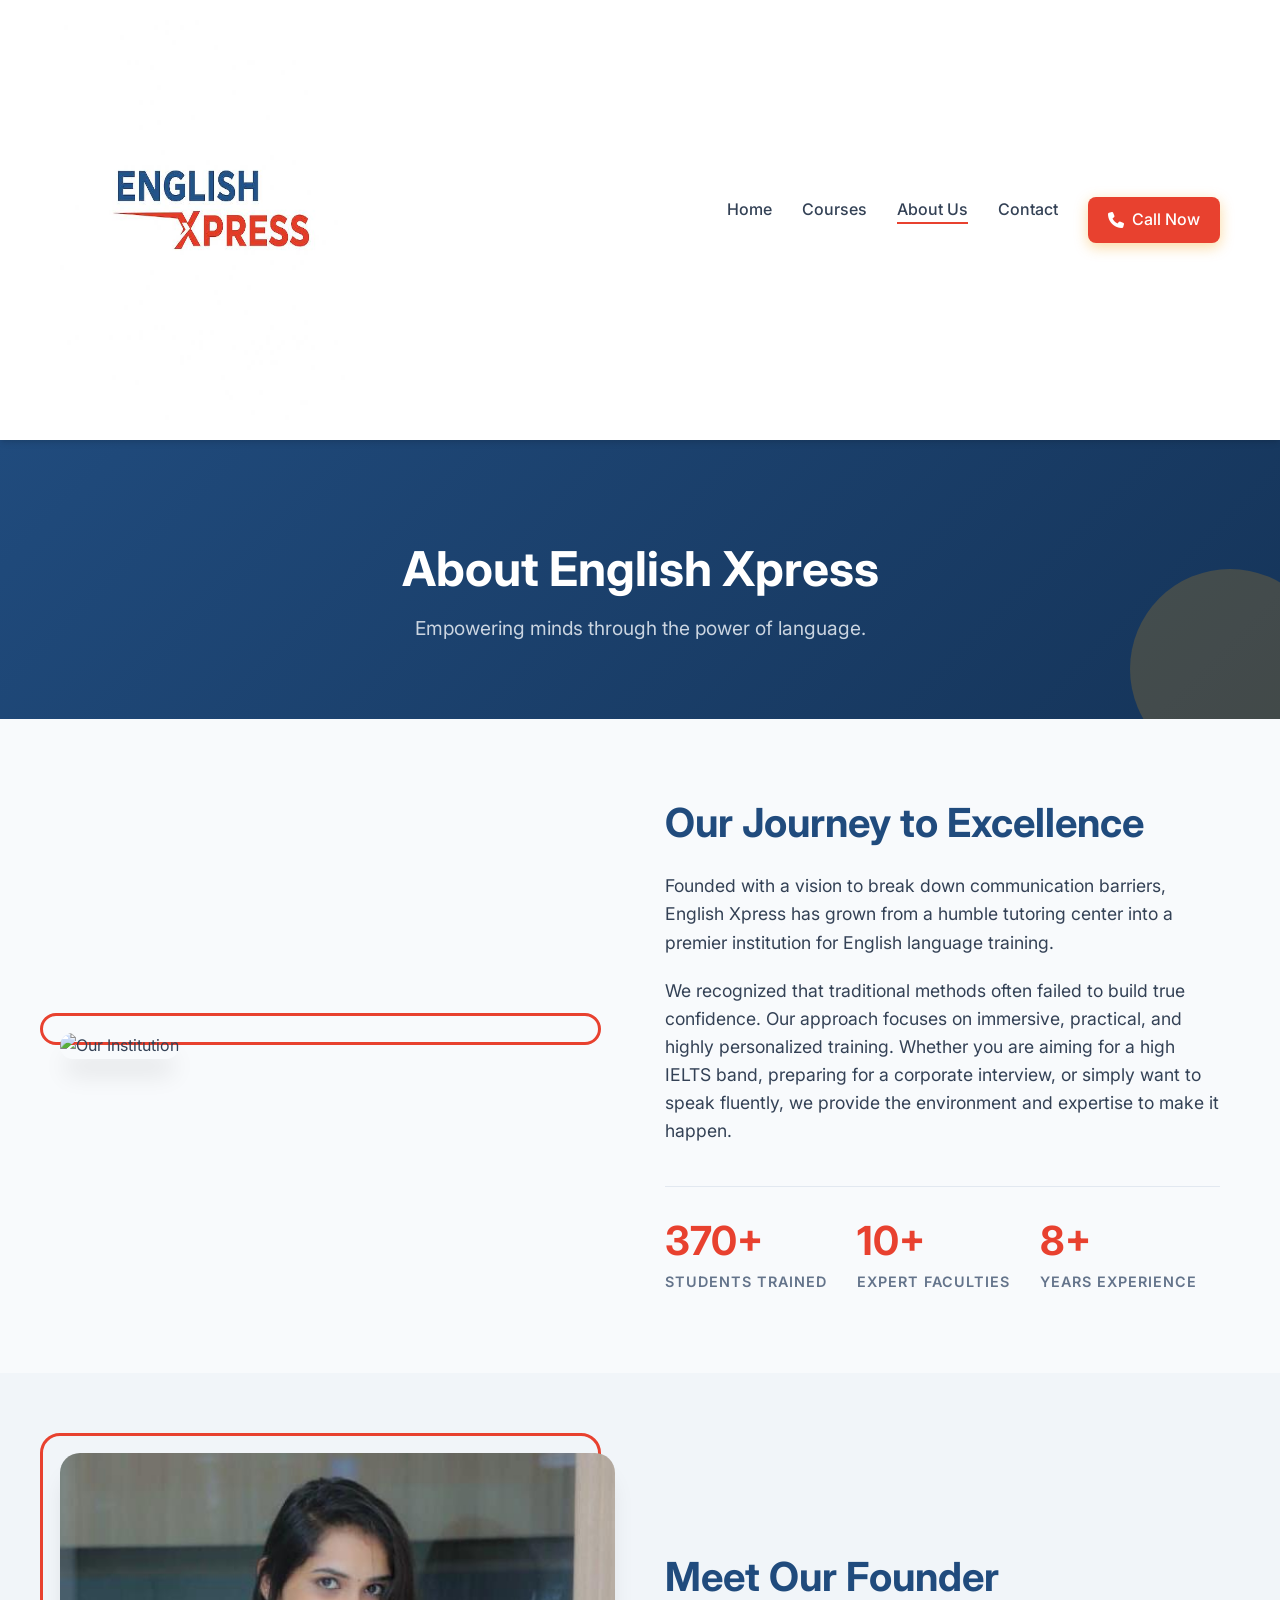
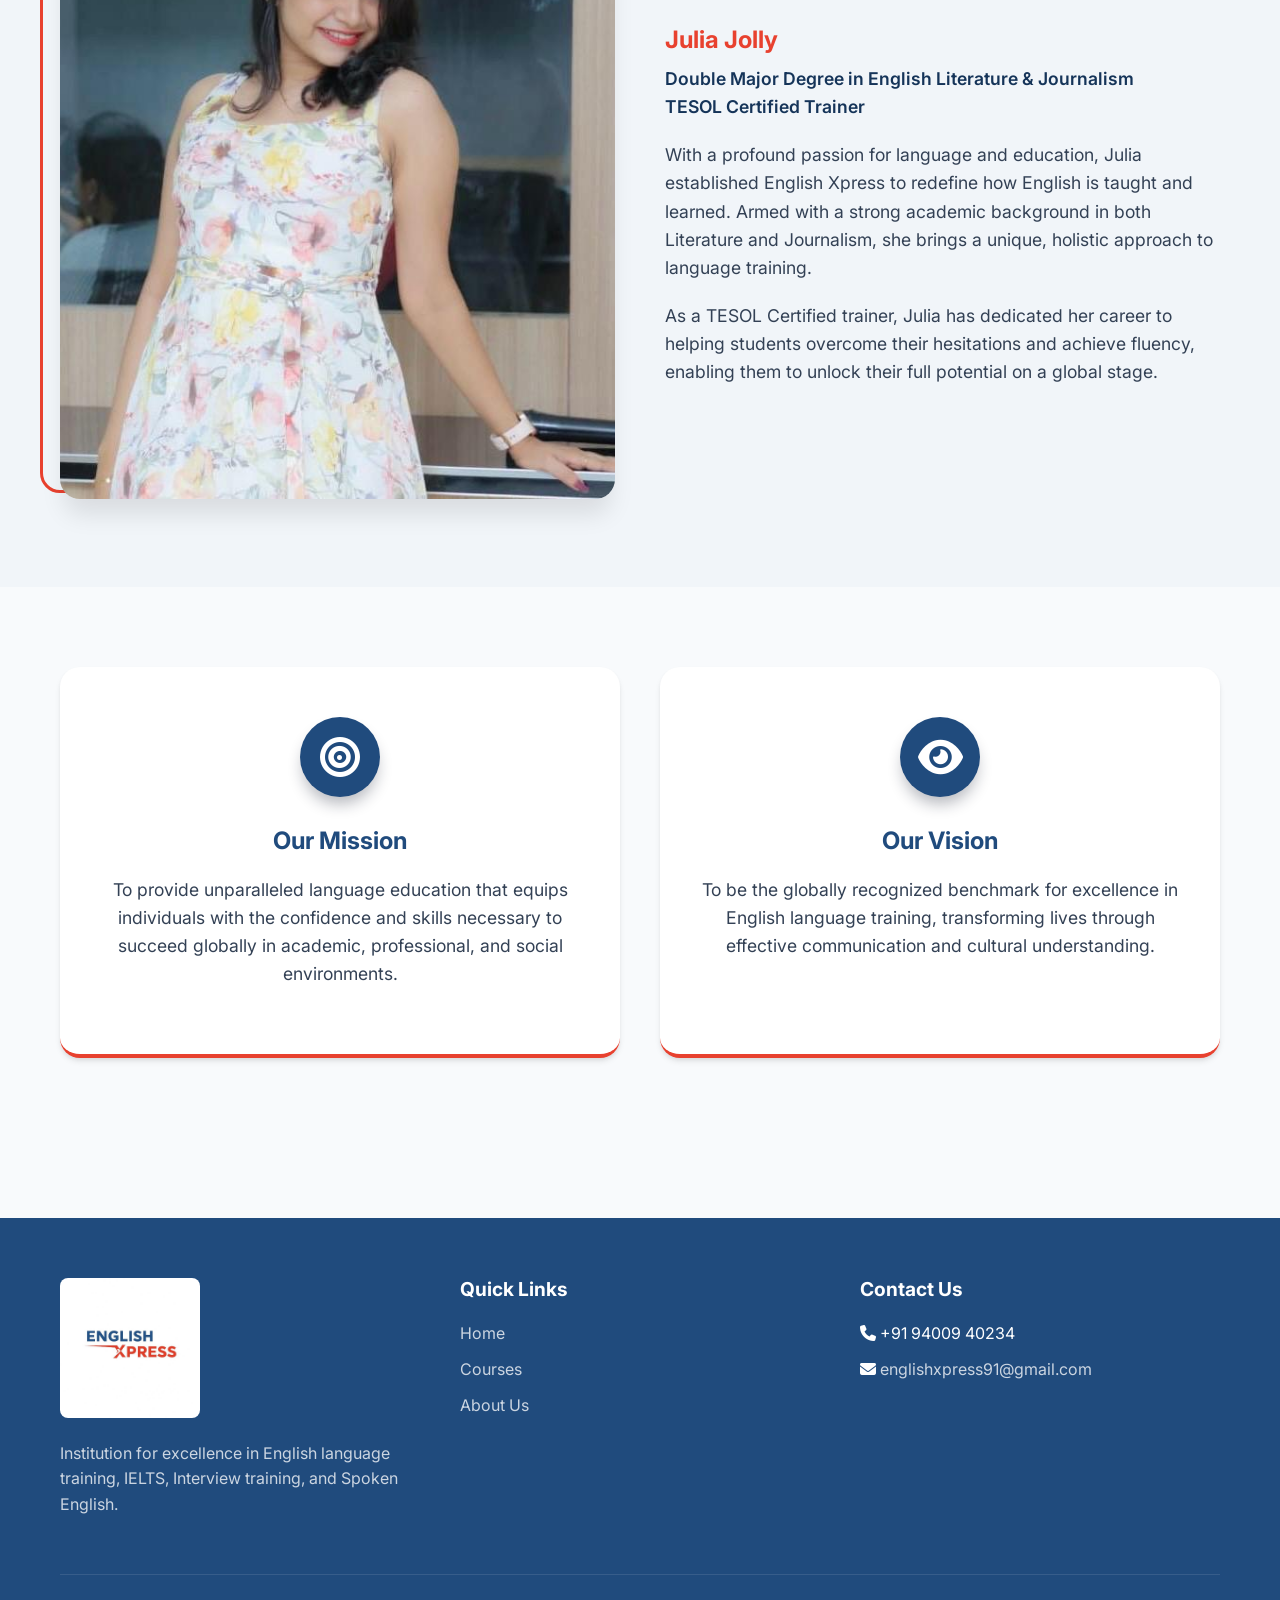
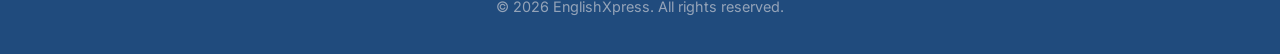
==== commit 39c01a1b: "Update about.html" ====
--- a/about.html
+++ b/about.html
@@ -51,15 +51,15 @@
                     <p>We recognized that traditional methods often failed to build true confidence. Our approach focuses on immersive, practical, and highly personalized training. Whether you are aiming for a high IELTS band, preparing for a corporate interview, or simply want to speak fluently, we provide the environment and expertise to make it happen.</p>
                     <div class="stats-container">
                         <div class="stat-box">
-                            <h3 class="counter" data-target="5000">0</h3>
+                            <h3 class="counter" data-target="1000">0</h3>
                             <p>Students Trained</p>
                         </div>
                         <div class="stat-box">
-                            <h3 class="counter" data-target="50">0</h3>
+                            <h3 class="counter" data-target="10">0</h3>
                             <p>Expert Faculties</p>
                         </div>
                         <div class="stat-box">
-                            <h3 class="counter" data-target="15">0</h3>
+                            <h3 class="counter" data-target="8">0</h3>
                             <p>Years Experience</p>
                         </div>
                     </div>
